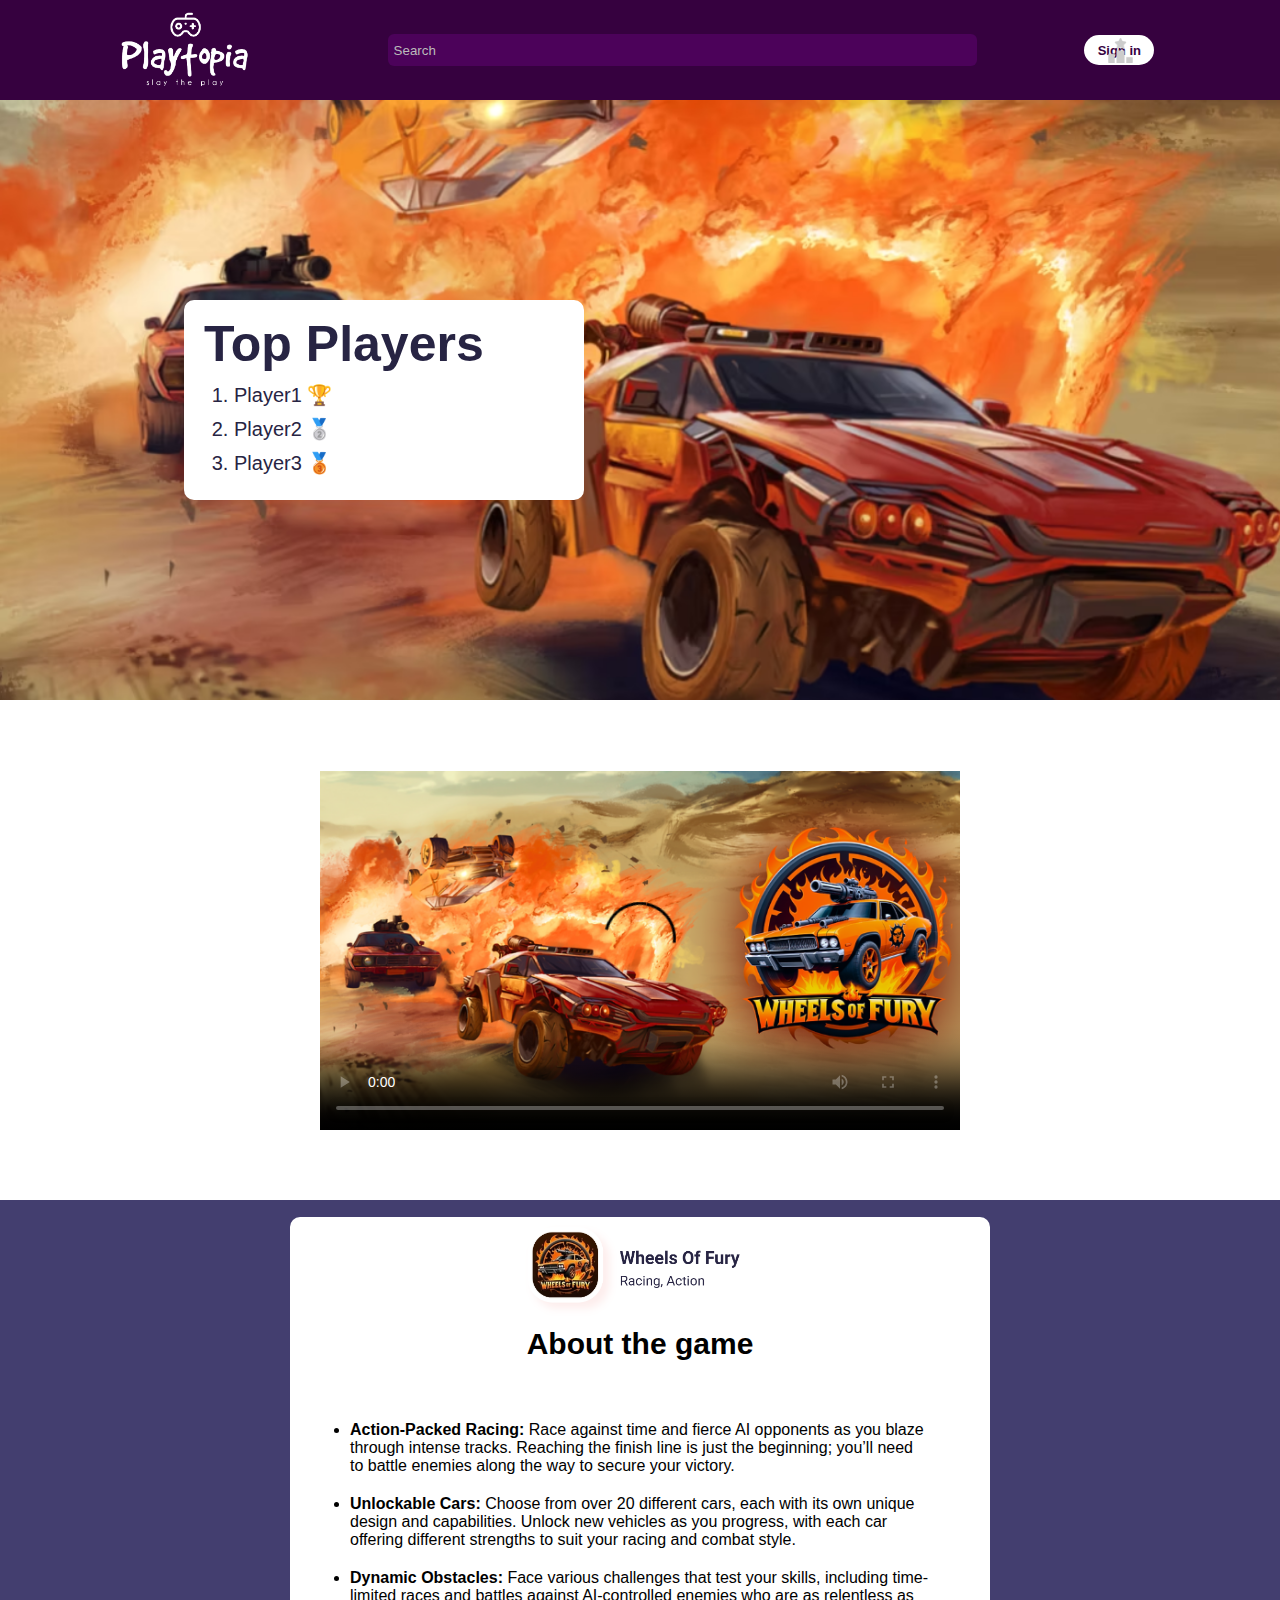
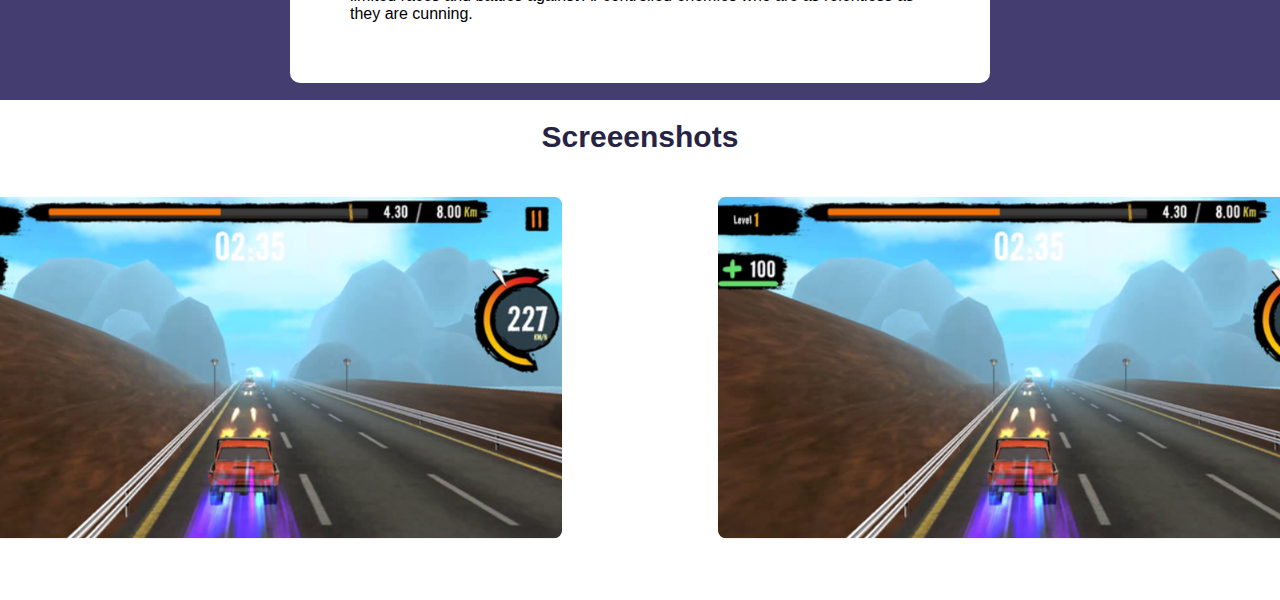
==== Wheels_of_fury.html @ 49ce9579 "wof-page" ====
<!DOCTYPE html>
<html lang="en">

<head>
    <meta charset="UTF-8">
    <meta name="viewport" content="width=device-width, initial-scale=1.0">
    <title>Playtopia</title>
    <link rel="stylesheet" href="style.css">
    <script src="script.js"></script>
</head>

<body>
    <nav class="nav-bar">
        <a href="index.html">
            <div class="logo">
                <img src="./playtopia_logo.png">
            </div>
        </a>
        <div class="search">
            <input type="text" id="search" name="search" size="70" placeholder="Search">
        </div>
        <div onclick="leaderboardsPopup()" class="leaderboards-icon-container">
            <img src="podium.png" class="leaderboards-icon" >
        </div>
        <div class="signin">
            <button class="signin-btn" onclick="signinPopup()">Sign in</button>
        </div>
    </nav>
    <div class="banner">
        <img src="WOFbg.png" class="WOF-image">
        <div class="game-leaders-container">
            <h1 class="header-text">Top Players</h1>
            <ol class="player-list">
                <li class="player-list-elements">Player1 🏆</li>
                <li class="player-list-elements">Player2 🥈</li>
                <li class="player-list-elements">Player3 🥉</li>
            </ol>
        </div>
    </div>
    <div class="trailer-container">
        <video width="640" height="auto" poster="WOFTrailerThumbnail.png" controls class="trailer">
            <source src="WOFTrailer.mp4" type="video/mp4">
            Your browser does not support the video tag.
        </video>
    </div>
    <div class="about-container">
    <div class="about">
        <img src="WOFidk.png" usemap="#image-map" class="img-map-thingy" />

        <map name="image-map">
            <area target="" alt="Play Game" title="Play Game" href="https://dg-cent-wof.netlify.app/" coords="0,0,100,323" shape="rect">
        </map>
        <h2 class="about-game-header">About the game</h2>
        <ul class="about-game-contents">
            <li class="about-game-elements"><b>Action-Packed Racing:</b> Race against time and fierce AI opponents as you blaze through intense tracks. Reaching the finish line is just the beginning; you’ll need to battle enemies along the way to secure your victory.</li>
            <li class="about-game-elements"><b>Unlockable Cars:</b> Choose from over 20 different cars, each with its own unique design and capabilities. Unlock new vehicles as you progress, with each car offering different strengths to suit your racing and combat style.</li>
            <li class="about-game-elements"><b>Dynamic Obstacles:</b> Face various challenges that test your skills, including time-limited races and battles against AI-controlled enemies who are as relentless as they are cunning.</li>
        </ul>
    </div>
    </div>
    <div class="screenshot-container">
        <div class="screenshot-header-container">
            <h2 class="screenshot-header">Screeenshots</h2>
        </div>
        <div class="screenshot-images-container">
            <iframe src="WOFSS1.png" width="779" height="427" frameborder="0" class="ss-img"></iframe>
            <iframe src="WOFSS1.png" width="779" height="427" frameborder="0" class="ss-img"</iframe>
        </div>
    </div>
---- style.css ----
@import url('https://fonts.cdnfonts.com/css/good-dog');
*{
    padding: 0;
    margin: 0;
    font-family: Arial, Helvetica, sans-serif;
    font: large;
}
body{
    background-color: white;
}
.lock-scroll{
    overflow: hidden;
}
.dull{
    filter: brightness(0.5);
    background-color: rgb(227, 225, 225);

}
@media only screen and (max-width: 930px) {
    #search{
        width: 350px;
    }
    .grid-container{
        grid-template-columns: repeat(auto-fit, 50px);
    }
    .grid-item{
        min-height: 50px;
        min-width: 50px;
    }
  }
.nav-bar{
    background-color: #36013f;
    width: 100%;
    height: 100px;
    display: flex;
    flex-direction: row;
    align-items: center;
    justify-content: space-around;
    position: fixed;
    top: 0;
    z-index: 1;
}
.logo{
    margin: 2px;
    margin-left: 50px;
    height: 90px;
    width: auto;
    display: flex;

}
#search{
    background-color: #4c025a;
    border: none;
    border-radius: 6px;
    height: 20px;
    font-family: Arial, Helvetica, sans-serif;
    padding: 6px;
}
input::placeholder {
    color: rgb(187, 187, 187);
  }
.signin{
    margin-right: 60px;
}
.signin-btn{
    font-family: Arial, Helvetica, sans-serif;
    background-color: white;
    color: #36013f;
    font-size:small;
    font-weight: bold;
    border: none;
    height: 30px;
    width: 70px;
    border-radius: 15px;
}
.signin-btn:hover{
    cursor: pointer;
}
@keyframes flicker{
    0% {
        transform: rotate(1deg);
        box-shadow: 0px 0px 5px rgba(0, 0, 0, 0.5);
    }
    50%{
        transform: rotate(-1deg);
        box-shadow: 0px 0px 5px rgba(0, 0, 0, 0.5);
    }
    100%{
        transform: rotate(1deg);
        box-shadow: 0px 0px 5px rgba(0, 0, 0, 0.5);
    }
}
.greeting-container{
    display: flex;
    width: 100%;
    margin-top: 100px;
    justify-content: center;
    align-items: center;
    color: #36013f;
}
.greeting{
    color: #36013f;
}
.layout{
    display: flex;
    justify-content: center;
    width: 100%;
}
.grid-container{
    width: 90%;
    margin-top: 10px;
    display: grid;
    grid-template-columns: repeat(auto-fit, 200px);
    gap: 7px;
    justify-content: center;
}
.grid-item{
    min-height: 150px;
    min-width: 150px;
    background-color: rgb(249, 55, 55);
    border-radius: 10px;
    transition: opacity 0.1s ease;
    overflow: hidden;
    position: relative;
    justify-content: center;
}
.flicker{
    animation: flicker 0.5s infinite;
}
#game10{
    grid-row: span 2;
    grid-column: span 2;
}
.game-img{
    height: 100%;
    width: 100%;
    object-fit:cover;
    object-position: center center;
    transition: transform 0.5s ease;
    position: relative;
}
#WOF{
    scale: 1.1;
}
.game-img:hover{
    transform: scale(1.2);
    cursor: pointer;
    filter: brightness(0.8);
}
.game-name{
    /* display: none; */
    opacity: 0;
    position: absolute;
    top: 50%;
    left: 50%;
    transform: translate(-50%, -50%);
    color: white;
    font-weight: thin;
    text-align: center;
    transition: opacity 0.3s ease-in-out;

}
.game-info-btn{
    opacity: 0;
    height: 20px;
    width: 20px;
    background-color: #5a5ae1;
    position: absolute;
    top: 0;
    right: 0;
    margin-top: 10px;
    margin-right: 10px;
    border-radius: 5px;
    box-shadow: 0px 0px 2px rgba(0, 0, 0, 0.5);
    display: flex;
    align-items: center;
    justify-content: center;
    z-index: 1;
}
.game-info-btn-text{
    color: white;
    font-family: 'GoodDog Cool', sans-serif;
    font-size: large;
}
.grid-item:hover .game-name{
    opacity: 1;
}
.grid-item:hover .game-info-btn{
    opacity: 1;
}
@keyframes popup {
    0%{
        scale: 0.5;
    }
    100%{
        scale: 1;
    }
}
.signin-tab-container{
    display: none;
    position: fixed;
    top: 50%;
    left: 50%;
    transform: translate(-50%, -50%);
    justify-content: center;
    align-items: center;
}
.signin-tab{
    height: 500px;
    width: 400px;
    background-color: #36013f;
    border: solid 1px #b305d5;
    border-radius: 10px;
    justify-content: center;
    align-items: center;
    display: flex;
    flex-direction: column;
}
.signin-tab-animation{
    animation-name: popup;
    animation-duration: 0.5s;
    transition: ease-out;
}
.sign-in-header-container{
    display: flex;
    flex-direction: column;
    justify-content: center;
    align-items: center;
}
.sign-in-header{
    color: white;
    display: flex;
    margin-bottom: 20px;
}
.sign-in-form{
    display: flex;
    flex-direction: column;
    justify-content: center;
    align-items: center;
    margin: 5px;
}
.input-box{
    margin: 5px;
    height: 40px;
    padding: 2px;
    background-color:#4c025a;
    border: none;
    border-radius: 4px;
}
.submit-btn{
    width: 100px;
    height: 40px;
    margin-top: 50px;
    color: #36013f;
    font-size: large;
    font-weight: 700;
    border: none;
    border-radius: 5px;
}
.sign-in-tab-bg{
    background-color: #000000b5;
    position: fixed;
    top: 50%;
    left: 50%;
    transform: translate(-50%, -50%);
    height: 100%;
    width: 100%;
    display: none;
}
.leaderboards-icon-container{
    height: 25px;
    width: auto;
    display: flex;
    margin-right: -180px;
}
.leaderboards-icon-container:hover{
    cursor: pointer;
}
.leaderboards-icon{
    filter: invert(0.8);
}
.leaderboards-tab{
    height: 700px;
    width: 1000px;
    background-color: #36013f;
    position: fixed;
    top: 50%;
    left: 50%;
    transform: translate(-50%, -50%);
    border: solid 1px #af0bd0;
    z-index: 2;
    border-radius: 10px;
    overflow: hidden;
    display: none;
    justify-content: center;
    align-items: center;
    flex-direction: column;
}
.leaderboards-header-container{
    position: absolute;
    top: 0;
    height: 100px;
    width: 100%;
    background-color:#4c025a;
    display: flex;
    justify-content: center;
    align-items: center;
}
.leaderboards-header{
    display: flex;
    font-size: xx-large;
    color: white;
    letter-spacing: 2px;
}
.table-container{
    display: flex;
    flex-direction: column;
    position: absolute;
    top: 0;
    margin-top: 80px;
    width: 90%;
}
.leaderboards-table{
    margin: 25px 0;
    font-size: large; 
    color: white;
    min-width: 100%;
}

th{
    background-color: #31033c;
    border: solid 1px #b305d5;
    border-radius: 5px;
}
td{
    background-color: #4c025a;
    border: solid 1px #b305d5;
    border-radius: 5px;
    padding-left: 5px;
}
.name-list{
    padding-right: 100px;
}
.leaderboards-bg{
    background-color: #000000b5;
    position: fixed;
    top: 50%;
    left: 50%;
    transform: translate(-50%, -50%);
    height: 100%;
    width: 100%;
    display: none;
}
.banner{
    margin-top: 100px;
    width: 100%;
    height: 600px;
    position: relative;
}
.WOF-image{
    height: 100%;
    width: 100%;
    object-fit:cover;
    object-position: center center;
    transition: transform 0.5s ease;
    position: relative;
}
.game-leaders-container{
    background-color: white;
    height: 200px;
    width: 400px;
    position: absolute;
    top: 50%;
    left: 30%;
    transform: translate(-50%, -50%);
    border-radius: 10px;
    display: flex;
    flex-direction: column;
    justify-content: center;
}  
.header-text{
    font-family: 'Franklin Gothic Medium', 'Arial Narrow', Arial, sans-serif;
    margin-left: 20px;
    color: #272443;
    font-size: 50px;
}
.player-list{
    margin-left: 40px;
    font-size: 20px;
    font-family: fantasy;
}
.player-list-elements{
    font-family: 'Franklin Gothic Medium', 'Arial Narrow', Arial, sans-serif;
    margin: 10px;
    color: #272443;
}
.trailer-container{
    display: flex;
    justify-content: center;
    align-items: center;
    height: 500px;
}
.about-container{
    display: flex;
    align-items: center;
    justify-content: center;
    background-color: #433e6f;
    height: 500px;
}
.about{
    flex-direction: column;
    display: flex;
    min-height: 400px;
    align-items: center;
    justify-content: center;
    width: 700px;
    background-color: white;
    border-radius: 10px;
}
.about-game-header{
    margin-top: 10px;
    font-size: 30px;
}
.about-game-contents{
    margin: 40px;
}
.trailer::before{
    content: "";
    position: absolute;
    top: 0;
    left: 0;
    width: 100%;
    height: 100%;
    background-image: url('WOFTrailerThumbnail.png');
    background-size: cover;
    opacity: 1;
    transition: opacity 0.3s ease-in-out;
}
.about-game-elements{
    margin: 20px;
}
.screenshot-container{
    height: 500px;
    display: flex;
    flex-direction: column;
    justify-content: center;
    align-items: center;
    width: 100%;
}
.screenshot-header-container{
    width: 100%;
    display: flex;
    justify-content: center;
    align-items: center;
}
.screenshot-header{
    font-size: 30px;
    color: #272443;
}
.screenshot-images-container{
    display: flex;
    align-items: center;
    justify-content: center;
}
.ss-img{
    scale: 0.8;
    border-radius: 10px;
}
.img-map-thingy{
    height: 100px;
    width: auto;
}
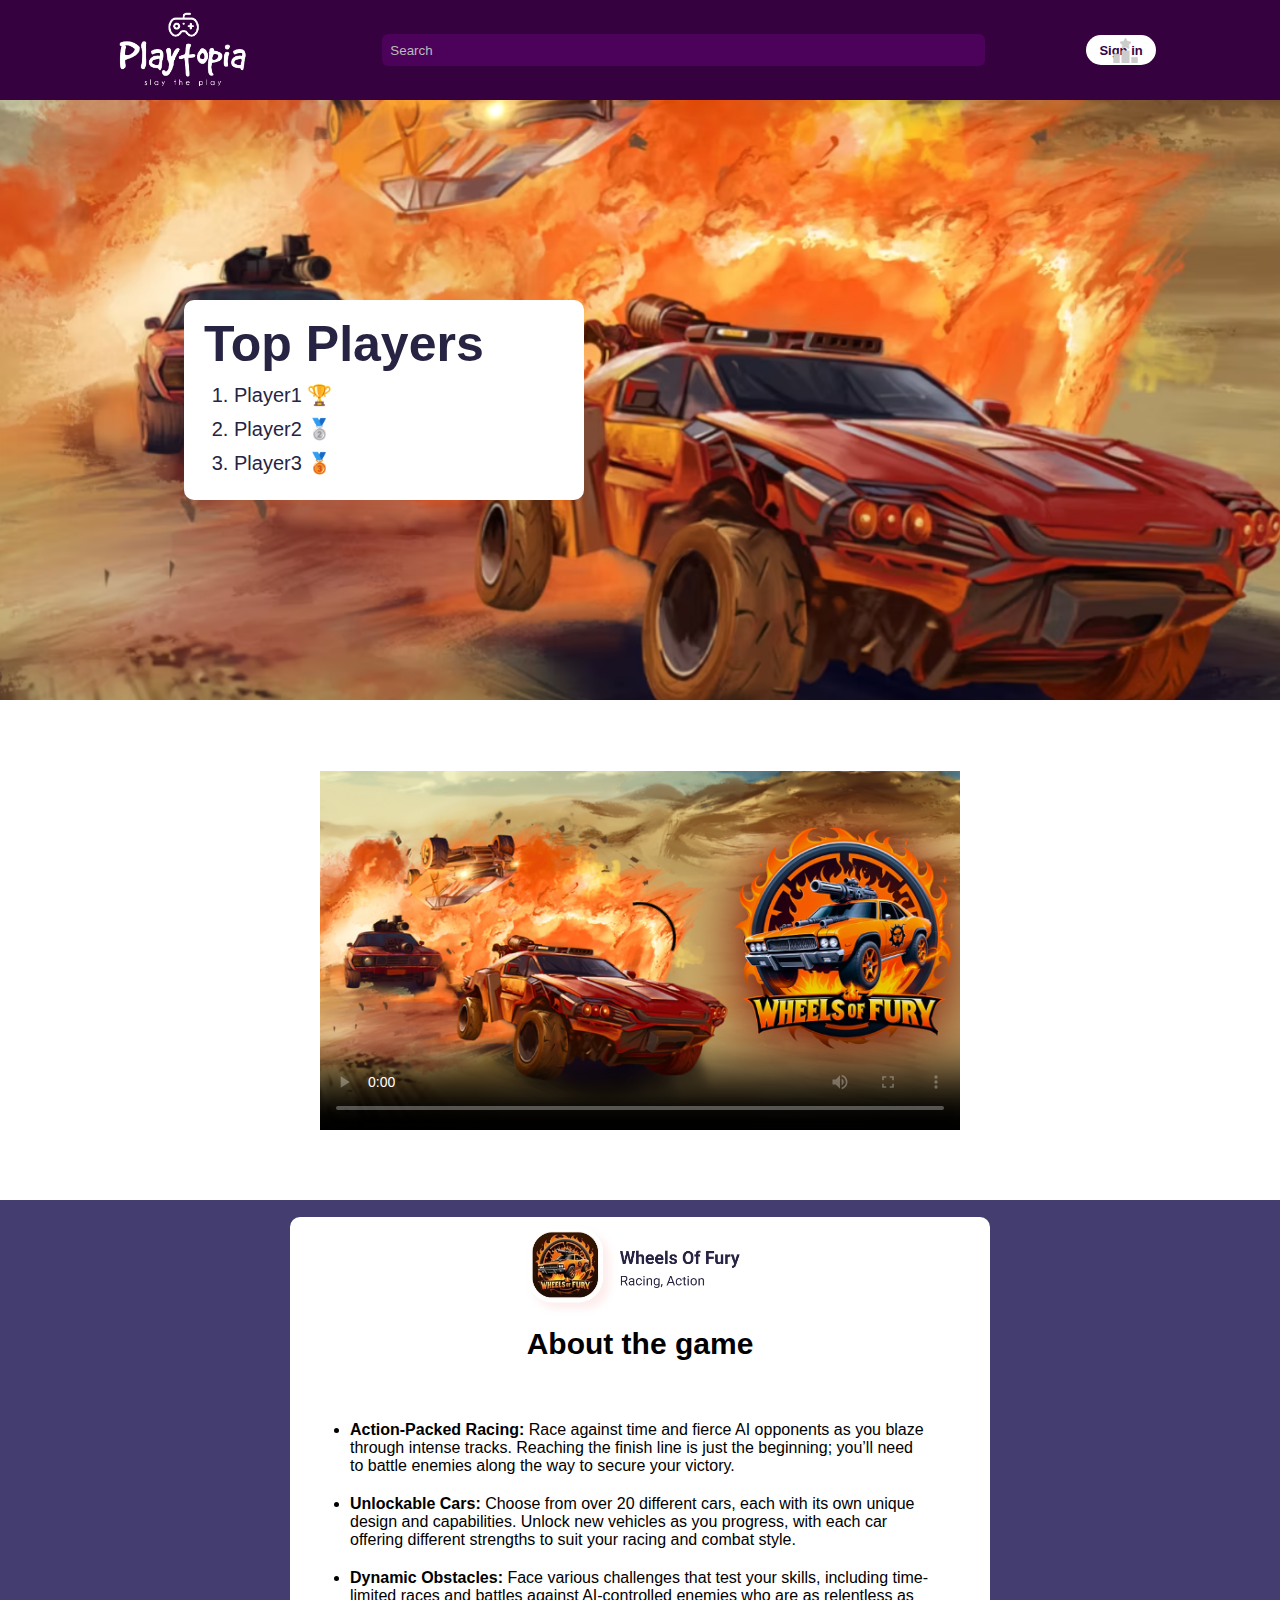
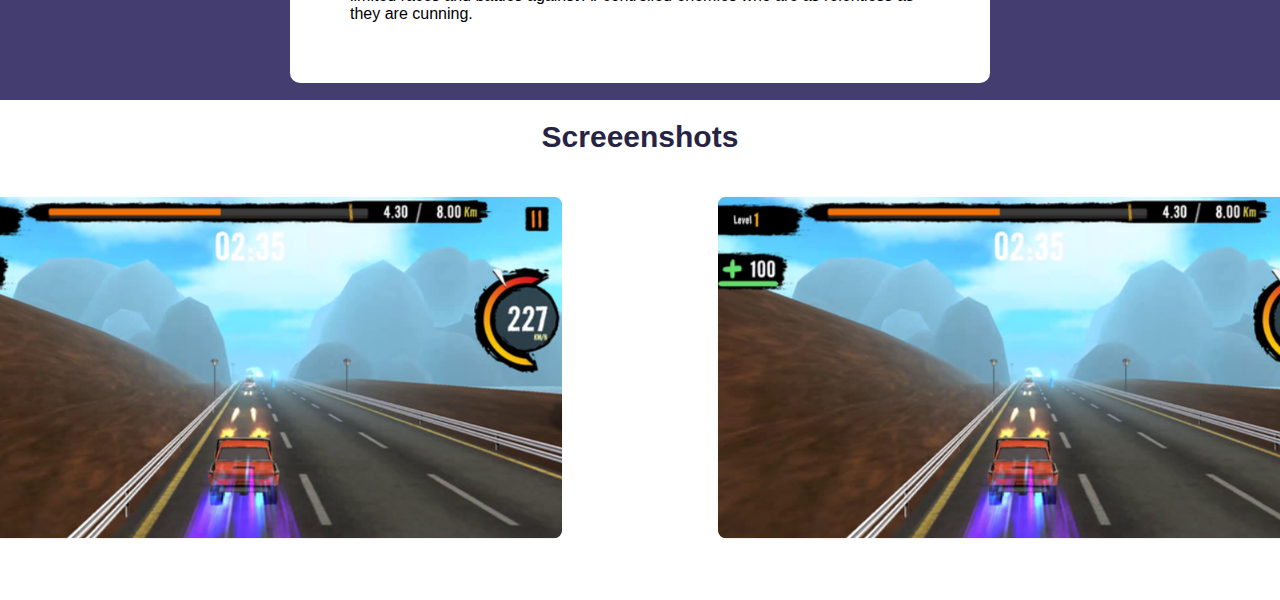
==== commit 838eba88: "search bar working" ====
--- a/Wheels_of_fury.html
+++ b/Wheels_of_fury.html
@@ -7,6 +7,7 @@
     <title>Playtopia</title>
     <link rel="stylesheet" href="style.css">
     <script src="script.js"></script>
+    <link rel="stylesheet" href="https://cdnjs.cloudflare.com/ajax/libs/font-awesome/4.7.0/css/font-awesome.min.css">
 </head>
 
 <body>
@@ -18,6 +19,7 @@
         </a>
         <div class="search">
             <input type="text" id="search" name="search" size="70" placeholder="Search">
+            <i class="fa solid fa-magnifying-glass"></i>
         </div>
         <div onclick="leaderboardsPopup()" class="leaderboards-icon-container">
             <img src="podium.png" class="leaderboards-icon" >
@@ -64,6 +66,6 @@
         </div>
         <div class="screenshot-images-container">
             <iframe src="WOFSS1.png" width="779" height="427" frameborder="0" class="ss-img"></iframe>
-            <iframe src="WOFSS1.png" width="779" height="427" frameborder="0" class="ss-img"</iframe>
+            <iframe src="WOFSS1.png" width="779" height="427" frameborder="0" class="ss-img"></iframe>
         </div>
     </div>--- a/style.css
+++ b/style.css
@@ -5,6 +5,9 @@
     font-family: Arial, Helvetica, sans-serif;
     font: large;
 }
+/* a{
+    display: none;
+} */
 body{
     background-color: white;
 }
@@ -48,17 +51,37 @@
     display: flex;
 
 }
+.search{
+    display: flex;
+    justify-content: space-around;
+    align-items: center;
+    background-color: #4c025a;
+    border-radius: 6px;
+    padding-left: 2px;
+    padding-right: 8px;
+}
+.fa-magnifying-glass{
+    color: white;
+    scale: 1.2;
+    margin: 2px;
+}
+.fa-magnifying-glass:hover{
+    color: #A2BBBB;
+    cursor: pointer;
+}
 #search{
-    background-color: #4c025a;
+    background: none;
+    display: flex;
     border: none;
-    border-radius: 6px;
     height: 20px;
     font-family: Arial, Helvetica, sans-serif;
     padding: 6px;
+    outline: none;
+    color: #A2BBBB;
 }
 input::placeholder {
     color: rgb(187, 187, 187);
-  }
+}
 .signin{
     margin-right: 60px;
 }
@@ -138,10 +161,11 @@
     object-position: center center;
     transition: transform 0.5s ease;
     position: relative;
-}
-#WOF{
     scale: 1.1;
 }
+/* #WOF{
+    scale: 1.1;
+} */
 .game-img:hover{
     transform: scale(1.2);
     cursor: pointer;
